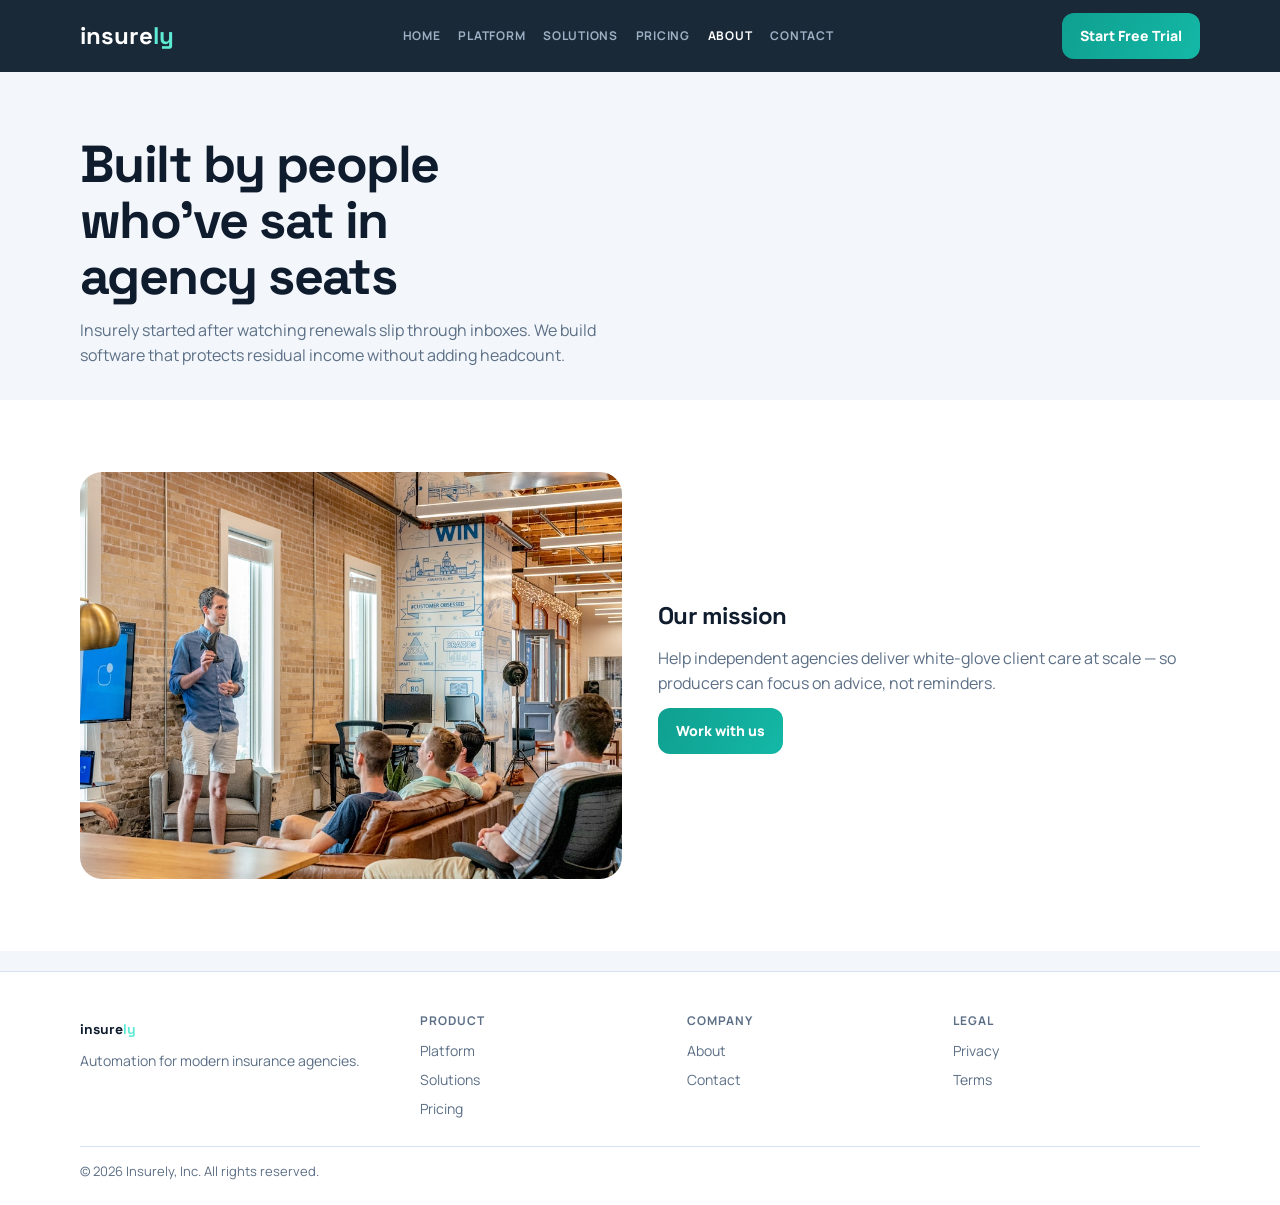
==== about.html @ b2d27309 "Initial commit: insurely website" ====
<!DOCTYPE html><html lang="en"><head><meta charset="utf-8"/><meta name="viewport" content="width=device-width,initial-scale=1"/>
<title>About | Insurely</title>
<link href="https://fonts.googleapis.com/css2?family=Space+Grotesk:wght@500;600;700&family=Manrope:wght@400;500;600;700;800&display=swap" rel="stylesheet"/>
<link rel="stylesheet" href="styles.css"/></head><body>
<header><div class="wrap nav"><a class="logo" href="index.html">insure<span>ly</span></a><button class="nav-toggle" id="navToggle" aria-label="Menu">☰</button><nav class="nav-links" id="navLinks"><a class="" href="index.html">Home</a><a class="" href="platform.html">Platform</a><a class="" href="solutions.html">Solutions</a><a class="" href="pricing.html">Pricing</a><a class="active" href="about.html">About</a><a class="" href="contact.html">Contact</a></nav><a class="btn btn-teal" href="contact.html">Start Free Trial</a></div></header>
<div class="page-hero"><div class="wrap"><h1>Built by people who’ve sat in agency seats</h1><p>Insurely started after watching renewals slip through inboxes. We build software that protects residual income without adding headcount.</p></div></div>
<section class="section-alt"><div class="wrap grid-2"><img class="split-img" src="images/team.jpg" alt="Insurely team"/><div><h2>Our mission</h2><p class="muted" style="margin:12px 0">Help independent agencies deliver white-glove client care at scale — so producers can focus on advice, not reminders.</p><a class="btn btn-teal" href="contact.html">Work with us</a></div></div></section>
<footer><div class="wrap"><div class="footer-grid"><div><a class="logo" href="index.html" style="color:#0f1c2e">insure<span>ly</span></a><p class="muted" style="margin-top:10px;font-size:14px">Automation for modern insurance agencies.</p></div><div><h4>Product</h4><a href="platform.html">Platform</a><a href="solutions.html">Solutions</a><a href="pricing.html">Pricing</a></div><div><h4>Company</h4><a href="about.html">About</a><a href="contact.html">Contact</a></div><div><h4>Legal</h4><a href="privacy.html">Privacy</a><a href="terms.html">Terms</a></div></div><div class="footer-bottom">© 2026 Insurely, Inc. All rights reserved.</div></div></footer><script src="app.js"></script></body></html>
---- styles.css ----
:root{--bg:#f3f7fb;--ink:#0f1c2e;--muted:#5c6f86;--teal:#0f9f90;--coral:#ef5b4a;--card:#fff;--line:#d5e1ef;--ease:cubic-bezier(.22,1,.36,1)}
*{box-sizing:border-box;margin:0;padding:0}html{scroll-behavior:smooth}
body{font-family:Manrope,system-ui,sans-serif;color:var(--ink);background:var(--bg);line-height:1.55}
a{color:inherit;text-decoration:none}img{max-width:100%;display:block}
.wrap{width:min(1120px,calc(100% - 40px));margin:0 auto}
.btn{display:inline-flex;align-items:center;justify-content:center;border-radius:12px;padding:12px 18px;font-weight:800;font-size:14px;border:0;cursor:pointer;font-family:inherit;transition:transform .35s var(--ease)}
.btn:hover{transform:translateY(-3px)}.btn-teal{background:linear-gradient(120deg,#0f9f90,#14b8a6);color:#fff}.btn-coral{background:var(--coral);color:#fff}.btn-dark{background:var(--ink);color:#fff}.btn-full{width:100%}
header{position:sticky;top:0;z-index:40;background:rgba(11,28,44,.94);backdrop-filter:blur(14px);color:#fff}
.nav{display:flex;align-items:center;justify-content:space-between;min-height:72px;gap:12px}
.logo{font-family:"Space Grotesk",sans-serif;font-weight:700;font-size:24px}.logo span{color:#5eead4}
.nav-links{display:flex;gap:18px;font-size:12px;font-weight:700;letter-spacing:.06em;text-transform:uppercase;color:#9db0c4}
.nav-links a.active,.nav-links a:hover{color:#fff}
.nav-toggle{display:none;background:0;border:0;color:#fff;font-size:22px}
.hero{position:relative;min-height:78vh;display:grid;align-items:center;background-size:cover;background-position:center}
.hero::before{content:"";position:absolute;inset:0;background:linear-gradient(105deg,rgba(11,28,44,.92),rgba(11,28,44,.55))}
.hero .wrap{position:relative;z-index:1;padding:70px 0;color:#fff}
.kicker{color:#99f6e4;font-size:12px;font-weight:800;letter-spacing:.14em;text-transform:uppercase;margin-bottom:12px}
h1,h2,h3{font-family:"Space Grotesk",sans-serif;letter-spacing:-.03em}
h1{font-size:clamp(34px,4.5vw,52px);line-height:1.08;max-width:14ch;margin-bottom:14px}
.lead{color:#b7c9db;max-width:38ch;margin-bottom:24px;font-size:17px}
.page-hero{padding:64px 0 32px} .page-hero p{color:var(--muted);margin-top:10px;max-width:56ch}
section{padding:72px 0}.section-alt{background:#fff}
.section-head{max-width:620px;margin-bottom:32px}.section-head h2{font-size:clamp(28px,3.4vw,38px);margin-bottom:10px}.section-head p{color:var(--muted)}
.grid-3{display:grid;grid-template-columns:repeat(3,1fr);gap:18px}.grid-2{display:grid;grid-template-columns:1fr 1fr;gap:36px;align-items:center}
.card{background:var(--card);border:1px solid var(--line);border-radius:18px;padding:22px;transition:transform .4s var(--ease)}
.card:hover{transform:translateY(-8px)}.card img{border-radius:12px;aspect-ratio:16/10;object-fit:cover;width:100%;margin-bottom:14px}
.card h3{margin-bottom:8px}.card p,.muted{color:var(--muted)}.split-img{border-radius:22px;aspect-ratio:4/3;object-fit:cover;width:100%}
.list{margin:14px 0 20px;padding-left:18px;color:var(--muted)}.list li{margin:7px 0}
.band{background:linear-gradient(120deg,#0b1c2c,#12324a);color:#fff;border-radius:24px;padding:40px;display:flex;justify-content:space-between;gap:16px;align-items:center;flex-wrap:wrap}
.band p{color:#9db0c4;margin-top:8px}
.form{display:grid;gap:12px;max-width:520px}.form label{font-size:13px;font-weight:700}
.form input,.form textarea,.form select{width:100%;padding:12px 14px;border-radius:10px;border:1px solid var(--line);font:inherit}
.form-success{display:none;padding:14px;border-radius:10px;background:rgba(15,159,144,.12);color:var(--teal);font-weight:700}.form-success.show{display:block}
.faq details{background:#fff;border:1px solid var(--line);border-radius:12px;padding:14px 16px;margin-bottom:8px}
.faq summary{cursor:pointer;font-weight:700}.faq p{color:var(--muted);margin-top:8px;font-size:14px}
footer{padding:40px 0 24px;border-top:1px solid var(--line);margin-top:20px;background:#fff}
.footer-grid{display:grid;grid-template-columns:1.3fr 1fr 1fr 1fr;gap:20px;margin-bottom:20px}
.footer-grid h4{font-size:12px;text-transform:uppercase;letter-spacing:.08em;color:var(--muted);margin-bottom:10px}
.footer-grid a{display:block;color:var(--muted);font-size:14px;margin:7px 0}.footer-bottom{font-size:13px;color:var(--muted);border-top:1px solid var(--line);padding-top:14px}
.reveal{opacity:0;transform:translateY(24px);transition:.75s var(--ease)}.reveal.in{opacity:1;transform:none}
@media(max-width:900px){.nav-toggle{display:block}.nav-links{display:none;position:absolute;left:0;right:0;top:72px;flex-direction:column;background:#0b1c2c;padding:16px}.nav-links.open{display:flex}.grid-3,.grid-2,.footer-grid{grid-template-columns:1fr}}
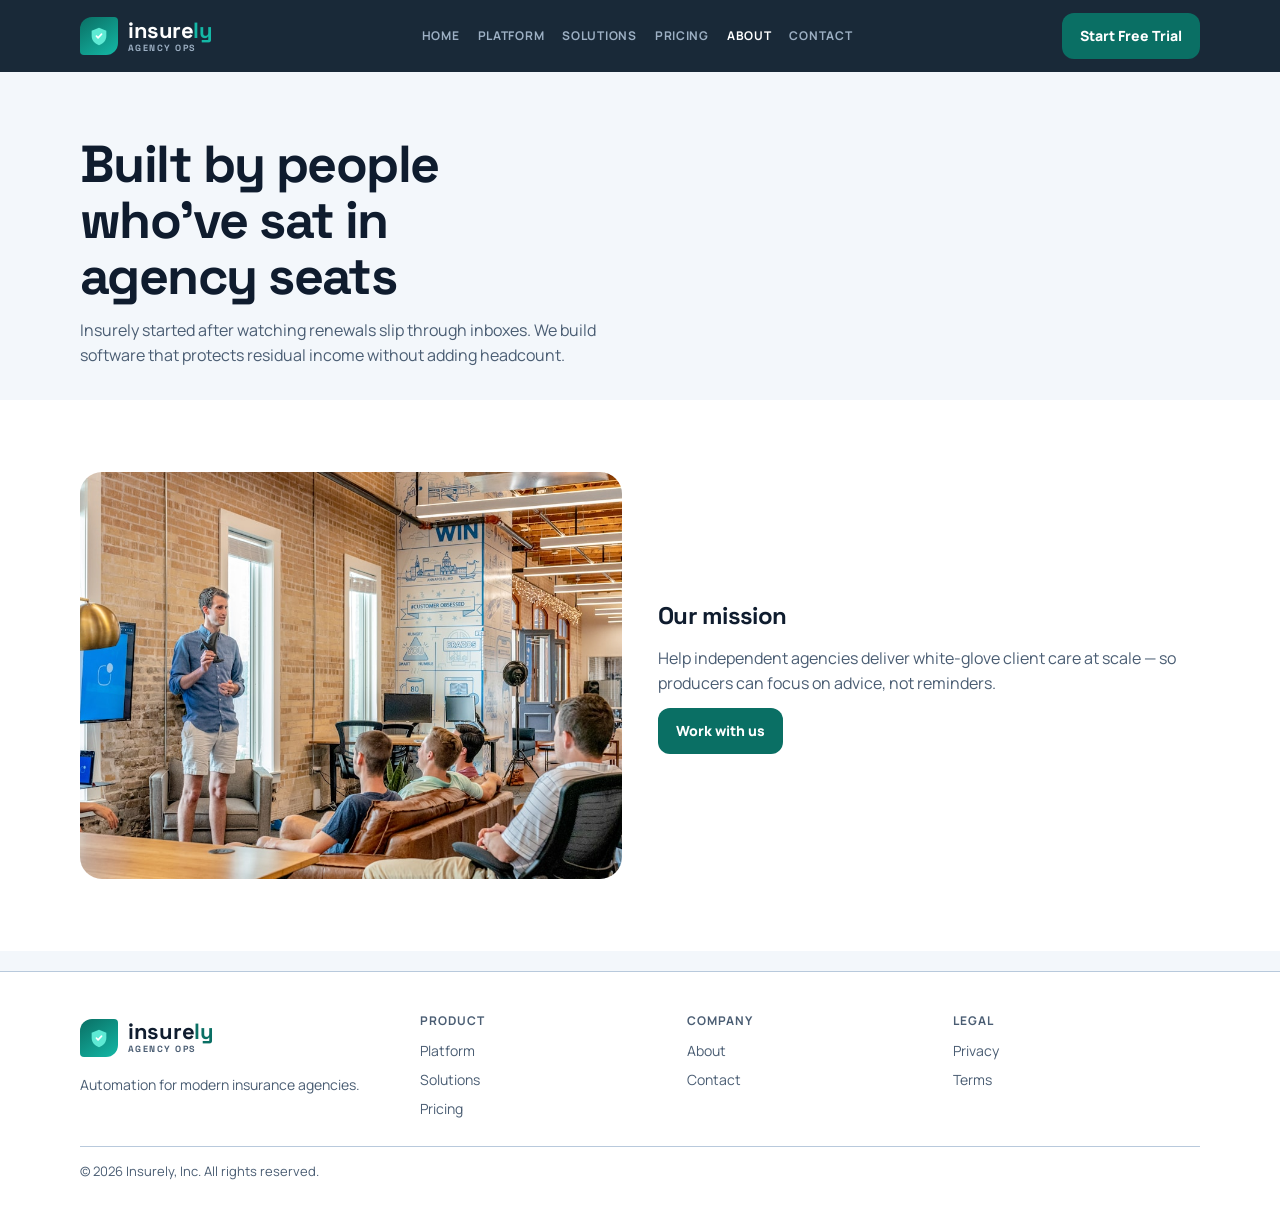
==== commit 7663396c: "Add brand mark logos and customer reviews sections." ====
--- a/about.html
+++ b/about.html
@@ -2,7 +2,7 @@
 <title>About | Insurely</title>
 <link href="https://fonts.googleapis.com/css2?family=Space+Grotesk:wght@500;600;700&family=Manrope:wght@400;500;600;700;800&display=swap" rel="stylesheet"/>
 <link rel="stylesheet" href="styles.css"/></head><body>
-<header><div class="wrap nav"><a class="logo" href="index.html">insure<span>ly</span></a><button class="nav-toggle" id="navToggle" aria-label="Menu">☰</button><nav class="nav-links" id="navLinks"><a class="" href="index.html">Home</a><a class="" href="platform.html">Platform</a><a class="" href="solutions.html">Solutions</a><a class="" href="pricing.html">Pricing</a><a class="active" href="about.html">About</a><a class="" href="contact.html">Contact</a></nav><a class="btn btn-teal" href="contact.html">Start Free Trial</a></div></header>
+<header><div class="wrap nav"><a class="logo" href="index.html"><span class="logo-mark" aria-hidden="true"><svg viewBox="0 0 24 24" fill="none"><path d="M12 3l8 3.2v5.4c0 5.1-3.4 8.7-8 10.4C7.4 20.3 4 16.7 4 11.6V6.2L12 3z" fill="currentColor"/><path d="M9.2 12.2l1.8 1.8 3.8-4" stroke="#fff" stroke-width="1.8" stroke-linecap="round" stroke-linejoin="round"/></svg></span><span class="logo-text"><span class="word">insure<span class="accent">ly</span></span><span class="tag">Agency Ops</span></span></a><button class="nav-toggle" id="navToggle" aria-label="Menu">☰</button><nav class="nav-links" id="navLinks"><a class="" href="index.html">Home</a><a class="" href="platform.html">Platform</a><a class="" href="solutions.html">Solutions</a><a class="" href="pricing.html">Pricing</a><a class="active" href="about.html">About</a><a class="" href="contact.html">Contact</a></nav><a class="btn btn-teal" href="contact.html">Start Free Trial</a></div></header>
 <div class="page-hero"><div class="wrap"><h1>Built by people who’ve sat in agency seats</h1><p>Insurely started after watching renewals slip through inboxes. We build software that protects residual income without adding headcount.</p></div></div>
 <section class="section-alt"><div class="wrap grid-2"><img class="split-img" src="images/team.jpg" alt="Insurely team"/><div><h2>Our mission</h2><p class="muted" style="margin:12px 0">Help independent agencies deliver white-glove client care at scale — so producers can focus on advice, not reminders.</p><a class="btn btn-teal" href="contact.html">Work with us</a></div></div></section>
-<footer><div class="wrap"><div class="footer-grid"><div><a class="logo" href="index.html" style="color:#0f1c2e">insure<span>ly</span></a><p class="muted" style="margin-top:10px;font-size:14px">Automation for modern insurance agencies.</p></div><div><h4>Product</h4><a href="platform.html">Platform</a><a href="solutions.html">Solutions</a><a href="pricing.html">Pricing</a></div><div><h4>Company</h4><a href="about.html">About</a><a href="contact.html">Contact</a></div><div><h4>Legal</h4><a href="privacy.html">Privacy</a><a href="terms.html">Terms</a></div></div><div class="footer-bottom">© 2026 Insurely, Inc. All rights reserved.</div></div></footer><script src="app.js"></script></body></html>+<footer><div class="wrap"><div class="footer-grid"><div><a class="logo" href="index.html"><span class="logo-mark" aria-hidden="true"><svg viewBox="0 0 24 24" fill="none"><path d="M12 3l8 3.2v5.4c0 5.1-3.4 8.7-8 10.4C7.4 20.3 4 16.7 4 11.6V6.2L12 3z" fill="currentColor"/><path d="M9.2 12.2l1.8 1.8 3.8-4" stroke="#fff" stroke-width="1.8" stroke-linecap="round" stroke-linejoin="round"/></svg></span><span class="logo-text"><span class="word">insure<span class="accent">ly</span></span><span class="tag">Agency Ops</span></span></a><p class="muted" style="margin-top:10px;font-size:14px">Automation for modern insurance agencies.</p></div><div><h4>Product</h4><a href="platform.html">Platform</a><a href="solutions.html">Solutions</a><a href="pricing.html">Pricing</a></div><div><h4>Company</h4><a href="about.html">About</a><a href="contact.html">Contact</a></div><div><h4>Legal</h4><a href="privacy.html">Privacy</a><a href="terms.html">Terms</a></div></div><div class="footer-bottom">© 2026 Insurely, Inc. All rights reserved.</div></div></footer><script src="app.js"></script></body></html>
--- a/styles.css
+++ b/styles.css
@@ -1,4 +1,4 @@
-
+﻿
 :root{--bg:#f3f7fb;--ink:#0f1c2e;--muted:#5c6f86;--teal:#0f9f90;--coral:#ef5b4a;--card:#fff;--line:#d5e1ef;--ease:cubic-bezier(.22,1,.36,1)}
 *{box-sizing:border-box;margin:0;padding:0}html{scroll-behavior:smooth}
 body{font-family:Manrope,system-ui,sans-serif;color:var(--ink);background:var(--bg);line-height:1.55}
@@ -40,3 +40,433 @@
 .footer-grid a{display:block;color:var(--muted);font-size:14px;margin:7px 0}.footer-bottom{font-size:13px;color:var(--muted);border-top:1px solid var(--line);padding-top:14px}
 .reveal{opacity:0;transform:translateY(24px);transition:.75s var(--ease)}.reveal.in{opacity:1;transform:none}
 @media(max-width:900px){.nav-toggle{display:block}.nav-links{display:none;position:absolute;left:0;right:0;top:72px;flex-direction:column;background:#0b1c2c;padding:16px}.nav-links.open{display:flex}.grid-3,.grid-2,.footer-grid{grid-template-columns:1fr}}
+
+/* ---- professional sections ---- */
+.stats-strip{display:grid;grid-template-columns:repeat(4,1fr);gap:16px;margin:0}
+.stat-box{text-align:center;padding:28px 16px;border:1px solid var(--line,rgba(0,0,0,.08));border-radius:18px;background:var(--card,#fff)}
+.stat-box b{display:block;font-size:clamp(28px,3vw,40px);letter-spacing:-.03em;margin-bottom:6px}
+.stat-box span{font-size:13px;opacity:.75}
+.logos-row{display:flex;flex-wrap:wrap;gap:18px 32px;align-items:center;justify-content:center;opacity:.75;font-weight:700;letter-spacing:.06em;font-size:13px;text-transform:uppercase}
+.logos-row span{padding:10px 14px;border:1px solid var(--line,rgba(0,0,0,.08));border-radius:999px}
+.process{display:grid;grid-template-columns:repeat(4,1fr);gap:16px;counter-reset:step}
+.process .step{position:relative;padding:22px;border-radius:18px;border:1px solid var(--line,rgba(0,0,0,.08));background:var(--card,#fff)}
+.process .step::before{counter-increment:step;content:counter(step,decimal-leading-zero);display:block;font-weight:800;font-size:22px;margin-bottom:10px}
+.process .step h3{margin-bottom:8px;font-size:17px}
+.process .step p{font-size:14px;opacity:.75;line-height:1.55}
+.integrations{display:grid;grid-template-columns:repeat(6,1fr);gap:10px}
+.integrations div{text-align:center;padding:16px 8px;border-radius:14px;border:1px solid var(--line,rgba(0,0,0,.08));font-size:12px;font-weight:700;background:var(--card,#fff)}
+.newsletter{display:grid;grid-template-columns:1.2fr .8fr;gap:20px;align-items:center;padding:36px;border-radius:24px;border:1px solid var(--line,rgba(0,0,0,.08));background:var(--card,#fff)}
+.newsletter form{display:flex;gap:10px;flex-wrap:wrap}
+.newsletter input{flex:1;min-width:200px;padding:13px 14px;border-radius:12px;border:1px solid var(--line,rgba(0,0,0,.12));font:inherit}
+.contact-grid{display:grid;grid-template-columns:1.1fr .9fr;gap:28px;align-items:start}
+.contact-cards{display:grid;gap:12px}
+.contact-card{padding:18px;border-radius:16px;border:1px solid var(--line,rgba(0,0,0,.08));background:var(--card,#fff)}
+.contact-card h4{margin-bottom:6px;font-size:15px}
+.contact-card p{font-size:14px;opacity:.8;line-height:1.5}
+.form-row{display:grid;grid-template-columns:1fr 1fr;gap:12px}
+.map-box{border-radius:18px;min-height:200px;border:1px solid var(--line,rgba(0,0,0,.08));display:grid;place-items:center;padding:24px;text-align:center;background:linear-gradient(145deg,rgba(127,127,127,.08),rgba(127,127,127,.02))}
+.quote-band{padding:40px;border-radius:24px;border:1px solid var(--line,rgba(0,0,0,.08));text-align:center;background:var(--card,#fff)}
+.quote-band blockquote{font-size:clamp(20px,2.6vw,28px);line-height:1.4;max-width:40ch;margin:0 auto 16px;letter-spacing:-.02em}
+@media(max-width:900px){
+  .stats-strip,.process,.integrations,.newsletter,.contact-grid,.form-row{grid-template-columns:1fr}
+  .integrations{grid-template-columns:repeat(3,1fr)}
+  .stats-strip{grid-template-columns:1fr 1fr}
+}
+
+/* ==== frontend polish: alignment, FAQ, sections ==== */
+.section-tight { padding: 36px 0 !important; }
+.section-head { max-width: 640px; }
+.section-head.center { text-align: center; margin-left: auto; margin-right: auto; }
+.section-head.center + .stats-strip,
+.section-head.center + .process,
+.section-head.center + .grid-3,
+.section-head.center + .faq,
+.section-head.center + .integrations { }
+
+.grid-3 > .card,
+.grid > .product,
+.grid > .card {
+  height: 100%;
+  display: flex;
+  flex-direction: column;
+}
+.card p:last-child { margin-top: auto; }
+
+/* FAQ â€” professional accordion */
+.faq {
+  max-width: 760px;
+  margin: 0 auto;
+  display: grid;
+  gap: 12px;
+}
+.faq details {
+  border: 1px solid var(--line, rgba(255,255,255,.12));
+  border-radius: 16px;
+  padding: 0;
+  margin: 0;
+  background: var(--card, rgba(255,255,255,.04));
+  overflow: hidden;
+  transition: border-color .25s, box-shadow .25s, transform .25s;
+}
+.faq details:hover {
+  border-color: rgba(127,127,127,.35);
+}
+.faq details[open] {
+  box-shadow: 0 12px 36px rgba(0,0,0,.08);
+}
+.faq summary {
+  cursor: pointer;
+  font-weight: 700;
+  list-style: none;
+  display: flex;
+  align-items: center;
+  justify-content: space-between;
+  gap: 16px;
+  padding: 18px 20px;
+  line-height: 1.35;
+  font-size: 15px;
+}
+.faq summary::-webkit-details-marker { display: none; }
+.faq summary::after {
+  content: "+";
+  flex: 0 0 auto;
+  width: 28px;
+  height: 28px;
+  border-radius: 50%;
+  display: grid;
+  place-items: center;
+  font-size: 18px;
+  font-weight: 600;
+  line-height: 1;
+  border: 1px solid var(--line, rgba(127,127,127,.25));
+  opacity: .85;
+  transition: transform .25s, background .25s;
+}
+.faq details[open] summary::after {
+  content: "–";
+  transform: none;
+  background: rgba(127,127,127,.08);
+}
+.faq details p {
+  margin: 0;
+  padding: 0 20px 18px;
+  color: var(--muted, #6b7280);
+  font-size: 14px;
+  line-height: 1.65;
+  max-width: 62ch;
+}
+
+/* Process polish */
+.process {
+  align-items: stretch;
+}
+.process .step {
+  height: 100%;
+  display: flex;
+  flex-direction: column;
+}
+.process .step::before {
+  font-variant-numeric: tabular-nums;
+  letter-spacing: .04em;
+  margin-bottom: 14px;
+}
+
+/* Stats / logos alignment */
+.stats-strip {
+  align-items: stretch;
+}
+.stat-box {
+  display: flex;
+  flex-direction: column;
+  justify-content: center;
+  min-height: 120px;
+}
+.logos-row {
+  gap: 12px 14px;
+  justify-content: center;
+}
+
+/* Newsletter / CTA alignment */
+.newsletter {
+  align-items: center;
+}
+.newsletter form {
+  width: 100%;
+  align-items: center;
+}
+.newsletter input {
+  min-height: 48px;
+}
+.cta-band {
+  align-items: center;
+}
+
+/* Contact form should fill grid column */
+.contact-grid .form {
+  max-width: none;
+  width: 100%;
+}
+.form-row {
+  align-items: start;
+}
+.form label {
+  display: block;
+  margin-bottom: 6px;
+}
+.form input[type="checkbox"] {
+  width: auto;
+  display: inline-block;
+  vertical-align: middle;
+}
+
+/* Quote band */
+.quote-band {
+  max-width: 900px;
+  margin-left: auto;
+  margin-right: auto;
+}
+
+/* Integrations wrap nicely */
+.integrations {
+  align-items: stretch;
+}
+.integrations div {
+  display: grid;
+  place-items: center;
+  min-height: 56px;
+}
+
+@media (max-width: 900px) {
+  .stats-strip { grid-template-columns: 1fr 1fr !important; }
+  .process { grid-template-columns: 1fr !important; }
+  .integrations { grid-template-columns: repeat(3, 1fr) !important; }
+  .newsletter, .contact-grid, .form-row { grid-template-columns: 1fr !important; }
+  .faq summary { font-size: 14px; padding: 16px; }
+  .faq details p { padding: 0 16px 16px; }
+  .section-tight { padding: 28px 0 !important; }
+}
+
+.check-row label{display:flex;align-items:flex-start;gap:10px;font-weight:600;line-height:1.45;cursor:pointer}
+.check-row input{margin-top:3px}
+.nav{flex-wrap:wrap}
+.nav .btn{white-space:nowrap}
+@media(max-width:1100px){
+  .nav-links{gap:14px;font-size:13px}
+}
+
+/* ---- UX readability / contrast / interaction fixes ---- */
+/* ---- UX readability / contrast / interaction fixes ---- */
+.stat-box span,
+.process .step p,
+.logos-row,
+.contact-card p {
+  opacity: 1 !important;
+}
+.stat-box span,
+.process .step p {
+  color: var(--muted) !important;
+}
+.faq details[open] summary::after {
+  content: "–" !important;
+}
+.btn {
+  transition: transform .35s var(--ease), background .25s ease, border-color .25s ease, box-shadow .25s ease, filter .25s ease !important;
+}
+input::placeholder,
+textarea::placeholder {
+  opacity: 1;
+  color: #6b7f96;
+}
+.footer-grid a:hover {
+  color: var(--ink, var(--text, #111));
+}
+.product.is-hidden,
+[data-product].is-hidden {
+  display: none !important;
+}
+.filter-panel {
+  display: none;
+  padding: 8px 0 12px;
+  border-bottom: 1px solid var(--line, #e5e5e5);
+}
+.filter-group.open .filter-panel { display: block; }
+.filter-group.open > button span { transform: rotate(45deg); display: inline-block; }
+.filter-panel label {
+  display: flex;
+  align-items: center;
+  gap: 8px;
+  padding: 6px 0;
+  font-size: 13px;
+  font-weight: 500;
+  cursor: pointer;
+  color: var(--muted, #525252);
+}
+.filter-chip-row { display: flex; flex-wrap: wrap; gap: 8px; margin: 10px 0 16px; }
+.filter-chip {
+  border: 1px solid var(--line, #e5e5e5);
+  background: #fff;
+  border-radius: 999px;
+  padding: 7px 12px;
+  font: inherit;
+  font-size: 12px;
+  font-weight: 700;
+  cursor: pointer;
+}
+.filter-chip.active {
+  background: var(--ink, #171717);
+  color: #fff;
+  border-color: transparent;
+}
+.filter-empty {
+  display: none;
+  color: var(--muted);
+  padding: 20px 0;
+}
+.filter-empty.show { display: block; }
+
+
+/* Insurely contrast */
+:root {
+  --teal: #0a6f64;
+  --muted: #4a5d73;
+  --line: #b8c9dc;
+}
+.btn-teal {
+  background: #0a6f64 !important;
+  color: #fff !important;
+}
+.btn-teal:hover {
+  background: #086057 !important;
+}
+.btn-dark:hover {
+  background: #1a2d45 !important;
+}
+.kicker { color: #0a6f64 !important; }
+.form input,
+.form textarea,
+.form select {
+  background: #fff;
+  color: var(--ink);
+  border: 1px solid #b7c9db;
+}
+.logos-row { color: #4a5d73; }
+
+/* ---- Brand logo system ---- */
+/* ---- Brand logo system ---- */
+.logo, a.brand.logo, a.logo.brand {
+  display: inline-flex !important;
+  align-items: center;
+  gap: 10px;
+  text-decoration: none;
+  line-height: 1.1;
+}
+.logo-mark {
+  width: 38px;
+  height: 38px;
+  flex-shrink: 0;
+  display: grid;
+  place-items: center;
+  border-radius: 11px;
+  position: relative;
+}
+.logo-mark svg {
+  width: 22px;
+  height: 22px;
+  display: block;
+}
+.logo-text {
+  display: flex;
+  flex-direction: column;
+  align-items: flex-start;
+  font-weight: 800;
+  letter-spacing: -.02em;
+}
+.logo-text .word {
+  font-size: 1.05em;
+  line-height: 1;
+}
+.logo-text .tag {
+  font-size: 9px;
+  font-weight: 700;
+  letter-spacing: .16em;
+  text-transform: uppercase;
+  margin-top: 3px;
+  opacity: .72;
+}
+footer .logo, footer a.brand {
+  text-align: left !important;
+}
+
+
+.logo-mark { background: linear-gradient(145deg,#0a6f64,#14b8a6); color:#fff; border-radius: 12px 4px 12px 4px; }
+.logo-text .word { font-family: "Space Grotesk", sans-serif; font-size: 22px; color: inherit; }
+.logo-text .accent { color: #14b8a6; }
+header .logo-text .word { color: #fff; }
+header .logo-text .tag { color: #9db0c4; opacity: 1; }
+footer .logo-text .word { color: #0f1c2e !important; }
+footer .logo-text .accent { color: #0a6f64; }
+footer .logo-text .tag { color: #4a5d73; opacity: 1; }
+.review-avatar { background: rgba(10,111,100,.12); color: #0a6f64; }
+
+
+/* ---- Reviews section ---- */
+.reviews-grid {
+  display: grid;
+  grid-template-columns: repeat(3, 1fr);
+  gap: 18px;
+  margin-top: 8px;
+}
+.review-card {
+  padding: 24px 22px;
+  border-radius: 18px;
+  border: 1px solid var(--line, rgba(127,127,127,.2));
+  background: var(--card, var(--panel, #fff));
+  display: flex;
+  flex-direction: column;
+  gap: 14px;
+  height: 100%;
+  transition: transform .35s var(--ease, ease);
+}
+.review-card:hover { transform: translateY(-6px); }
+.review-stars {
+  color: #f59e0b;
+  letter-spacing: 2px;
+  font-size: 14px;
+  line-height: 1;
+}
+.review-card > p {
+  font-size: 15px;
+  line-height: 1.55;
+  flex: 1;
+  margin: 0;
+}
+.review-author {
+  display: flex;
+  align-items: center;
+  gap: 12px;
+  margin-top: 4px;
+}
+.review-avatar {
+  width: 42px;
+  height: 42px;
+  border-radius: 50%;
+  display: grid;
+  place-items: center;
+  font-weight: 800;
+  font-size: 13px;
+  letter-spacing: .02em;
+  flex-shrink: 0;
+}
+.review-author strong {
+  display: block;
+  font-size: 14px;
+}
+.review-author .muted,
+.review-author span:last-child {
+  display: block;
+  font-size: 12px;
+  margin-top: 2px;
+}
+@media (max-width: 900px) {
+  .reviews-grid { grid-template-columns: 1fr !important; }
+}
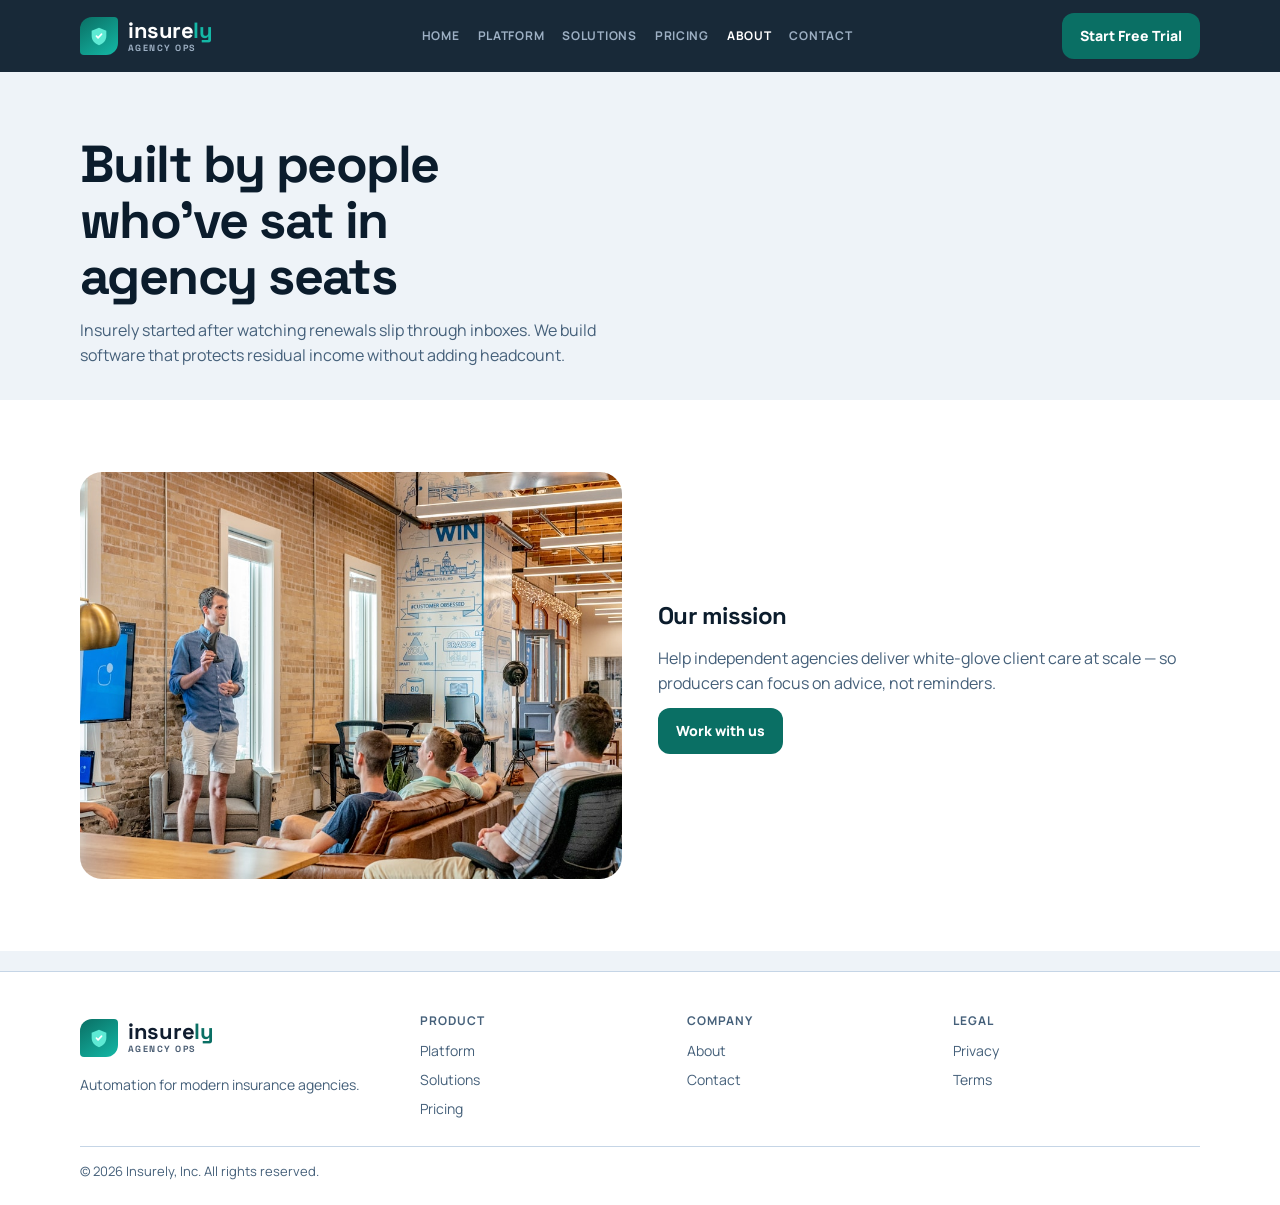
==== commit b34b19ca: "Modern standards: a11y, SEO, brand color systems, 404/sitemap." ====
--- a/about.html
+++ b/about.html
@@ -1,8 +1,21 @@
 <!DOCTYPE html><html lang="en"><head><meta charset="utf-8"/><meta name="viewport" content="width=device-width,initial-scale=1"/>
 <title>About | Insurely</title>
 <link href="https://fonts.googleapis.com/css2?family=Space+Grotesk:wght@500;600;700&family=Manrope:wght@400;500;600;700;800&display=swap" rel="stylesheet"/>
-<link rel="stylesheet" href="styles.css"/></head><body>
+<link rel="stylesheet" href="styles.css"/>  <link rel="icon" href="favicon.svg" type="image/svg+xml"/>
+  <meta name="theme-color" content="#0b1c2c"/>
+  <meta name="description" content="Automation for insurance agencies — renewals, reminders, and client care in one workflow."/>
+  <meta property="og:title" content="About | Insurely"/>
+  <meta property="og:description" content="Automation for insurance agencies — renewals, reminders, and client care in one workflow."/>
+  <meta property="og:type" content="website"/>
+  <meta property="og:url" content="https://mryamaslam.github.io/insurely/"/>
+  <meta name="twitter:card" content="summary_large_image"/>
+</head><body>
+<a class="skip-link" href="#main">Skip to content</a>
 <header><div class="wrap nav"><a class="logo" href="index.html"><span class="logo-mark" aria-hidden="true"><svg viewBox="0 0 24 24" fill="none"><path d="M12 3l8 3.2v5.4c0 5.1-3.4 8.7-8 10.4C7.4 20.3 4 16.7 4 11.6V6.2L12 3z" fill="currentColor"/><path d="M9.2 12.2l1.8 1.8 3.8-4" stroke="#fff" stroke-width="1.8" stroke-linecap="round" stroke-linejoin="round"/></svg></span><span class="logo-text"><span class="word">insure<span class="accent">ly</span></span><span class="tag">Agency Ops</span></span></a><button class="nav-toggle" id="navToggle" aria-label="Menu">☰</button><nav class="nav-links" id="navLinks"><a class="" href="index.html">Home</a><a class="" href="platform.html">Platform</a><a class="" href="solutions.html">Solutions</a><a class="" href="pricing.html">Pricing</a><a class="active" href="about.html">About</a><a class="" href="contact.html">Contact</a></nav><a class="btn btn-teal" href="contact.html">Start Free Trial</a></div></header>
+<main id="main">
 <div class="page-hero"><div class="wrap"><h1>Built by people who’ve sat in agency seats</h1><p>Insurely started after watching renewals slip through inboxes. We build software that protects residual income without adding headcount.</p></div></div>
-<section class="section-alt"><div class="wrap grid-2"><img class="split-img" src="images/team.jpg" alt="Insurely team"/><div><h2>Our mission</h2><p class="muted" style="margin:12px 0">Help independent agencies deliver white-glove client care at scale — so producers can focus on advice, not reminders.</p><a class="btn btn-teal" href="contact.html">Work with us</a></div></div></section>
-<footer><div class="wrap"><div class="footer-grid"><div><a class="logo" href="index.html"><span class="logo-mark" aria-hidden="true"><svg viewBox="0 0 24 24" fill="none"><path d="M12 3l8 3.2v5.4c0 5.1-3.4 8.7-8 10.4C7.4 20.3 4 16.7 4 11.6V6.2L12 3z" fill="currentColor"/><path d="M9.2 12.2l1.8 1.8 3.8-4" stroke="#fff" stroke-width="1.8" stroke-linecap="round" stroke-linejoin="round"/></svg></span><span class="logo-text"><span class="word">insure<span class="accent">ly</span></span><span class="tag">Agency Ops</span></span></a><p class="muted" style="margin-top:10px;font-size:14px">Automation for modern insurance agencies.</p></div><div><h4>Product</h4><a href="platform.html">Platform</a><a href="solutions.html">Solutions</a><a href="pricing.html">Pricing</a></div><div><h4>Company</h4><a href="about.html">About</a><a href="contact.html">Contact</a></div><div><h4>Legal</h4><a href="privacy.html">Privacy</a><a href="terms.html">Terms</a></div></div><div class="footer-bottom">© 2026 Insurely, Inc. All rights reserved.</div></div></footer><script src="app.js"></script></body></html>+<section class="section-alt"><div class="wrap grid-2"><img class="split-img" src="images/team.jpg" alt="Insurely team"/ loading="lazy" decoding="async"><div><h2>Our mission</h2><p class="muted" style="margin:12px 0">Help independent agencies deliver white-glove client care at scale — so producers can focus on advice, not reminders.</p><a class="btn btn-teal" href="contact.html">Work with us</a></div></div></section>
+</main>
+<footer><div class="wrap"><div class="footer-grid"><div><a class="logo" href="index.html"><span class="logo-mark" aria-hidden="true"><svg viewBox="0 0 24 24" fill="none"><path d="M12 3l8 3.2v5.4c0 5.1-3.4 8.7-8 10.4C7.4 20.3 4 16.7 4 11.6V6.2L12 3z" fill="currentColor"/><path d="M9.2 12.2l1.8 1.8 3.8-4" stroke="#fff" stroke-width="1.8" stroke-linecap="round" stroke-linejoin="round"/></svg></span><span class="logo-text"><span class="word">insure<span class="accent">ly</span></span><span class="tag">Agency Ops</span></span></a><p class="muted" style="margin-top:10px;font-size:14px">Automation for modern insurance agencies.</p></div><div><h4>Product</h4><a href="platform.html">Platform</a><a href="solutions.html">Solutions</a><a href="pricing.html">Pricing</a></div><div><h4>Company</h4><a href="about.html">About</a><a href="contact.html">Contact</a></div><div><h4>Legal</h4><a href="privacy.html">Privacy</a><a href="terms.html">Terms</a></div></div><div class="footer-bottom">© 2026 Insurely, Inc. All rights reserved.</div></div></footer><script src="app.js"></script><div class="cookie-bar" id="cookieBar" role="dialog" aria-live="polite"><p>We use local storage for cart/demo preferences. See our <a href="privacy.html">Privacy</a>.</p><button type="button" class="btn btn-solid btn-primary btn-teal btn-red btn-sky" id="cookieAccept">Got it</button></div>
+<button type="button" class="to-top" id="toTop" aria-label="Back to top">↑</button>
+</body></html>
--- a/styles.css
+++ b/styles.css
@@ -470,3 +470,94 @@
 @media (max-width: 900px) {
   .reviews-grid { grid-template-columns: 1fr !important; }
 }
+
+/* ---- Modern standards baseline ---- */
+:root {
+  --bg: #eef3f8;
+  --ink: #0b1c2c;
+  --muted: #45607a;
+  --teal: #0a6f64;
+  --coral: #e35d4a;
+  --line: #c5d5e6;
+  --card: #ffffff;
+  --focus: #0a6f64;
+  --radius: 14px;
+}
+body { background: var(--bg); }
+
+
+/* ---- Modern standards baseline ---- */
+:focus-visible {
+  outline: 3px solid var(--focus, #2563eb);
+  outline-offset: 3px;
+}
+.skip-link {
+  position: absolute;
+  left: 12px;
+  top: -48px;
+  z-index: 1000;
+  background: var(--focus, #111);
+  color: #fff;
+  padding: 10px 14px;
+  border-radius: 10px;
+  font-weight: 700;
+  font-size: 14px;
+}
+.skip-link:focus {
+  top: 12px;
+}
+img { height: auto; }
+@media (prefers-reduced-motion: reduce) {
+  html { scroll-behavior: auto; }
+  *, *::before, *::after {
+    animation-duration: 0.01ms !important;
+    animation-iteration-count: 1 !important;
+    transition-duration: 0.01ms !important;
+  }
+  .reveal { opacity: 1 !important; transform: none !important; filter: none !important; }
+}
+.cookie-bar {
+  position: fixed;
+  left: 16px;
+  right: 16px;
+  bottom: 16px;
+  z-index: 90;
+  max-width: 720px;
+  margin: 0 auto;
+  display: none;
+  align-items: center;
+  justify-content: space-between;
+  gap: 14px;
+  padding: 14px 16px;
+  border-radius: 14px;
+  background: rgba(15,15,15,.94);
+  color: #fff;
+  border: 1px solid rgba(255,255,255,.12);
+  box-shadow: 0 16px 40px rgba(0,0,0,.25);
+  font-size: 14px;
+  line-height: 1.4;
+}
+.cookie-bar.show { display: flex; flex-wrap: wrap; }
+.cookie-bar a { color: #fff; text-decoration: underline; }
+.cookie-bar .btn { margin: 0; }
+.to-top {
+  position: fixed;
+  right: 18px;
+  bottom: 18px;
+  z-index: 80;
+  width: 44px;
+  height: 44px;
+  border-radius: 50%;
+  border: 0;
+  cursor: pointer;
+  display: none;
+  place-items: center;
+  font-weight: 800;
+  background: var(--focus, #111);
+  color: #fff;
+  box-shadow: 0 10px 24px rgba(0,0,0,.2);
+}
+.to-top.show { display: grid; }
+@media (max-width: 900px) {
+  .cookie-bar { left: 10px; right: 10px; bottom: 10px; }
+}
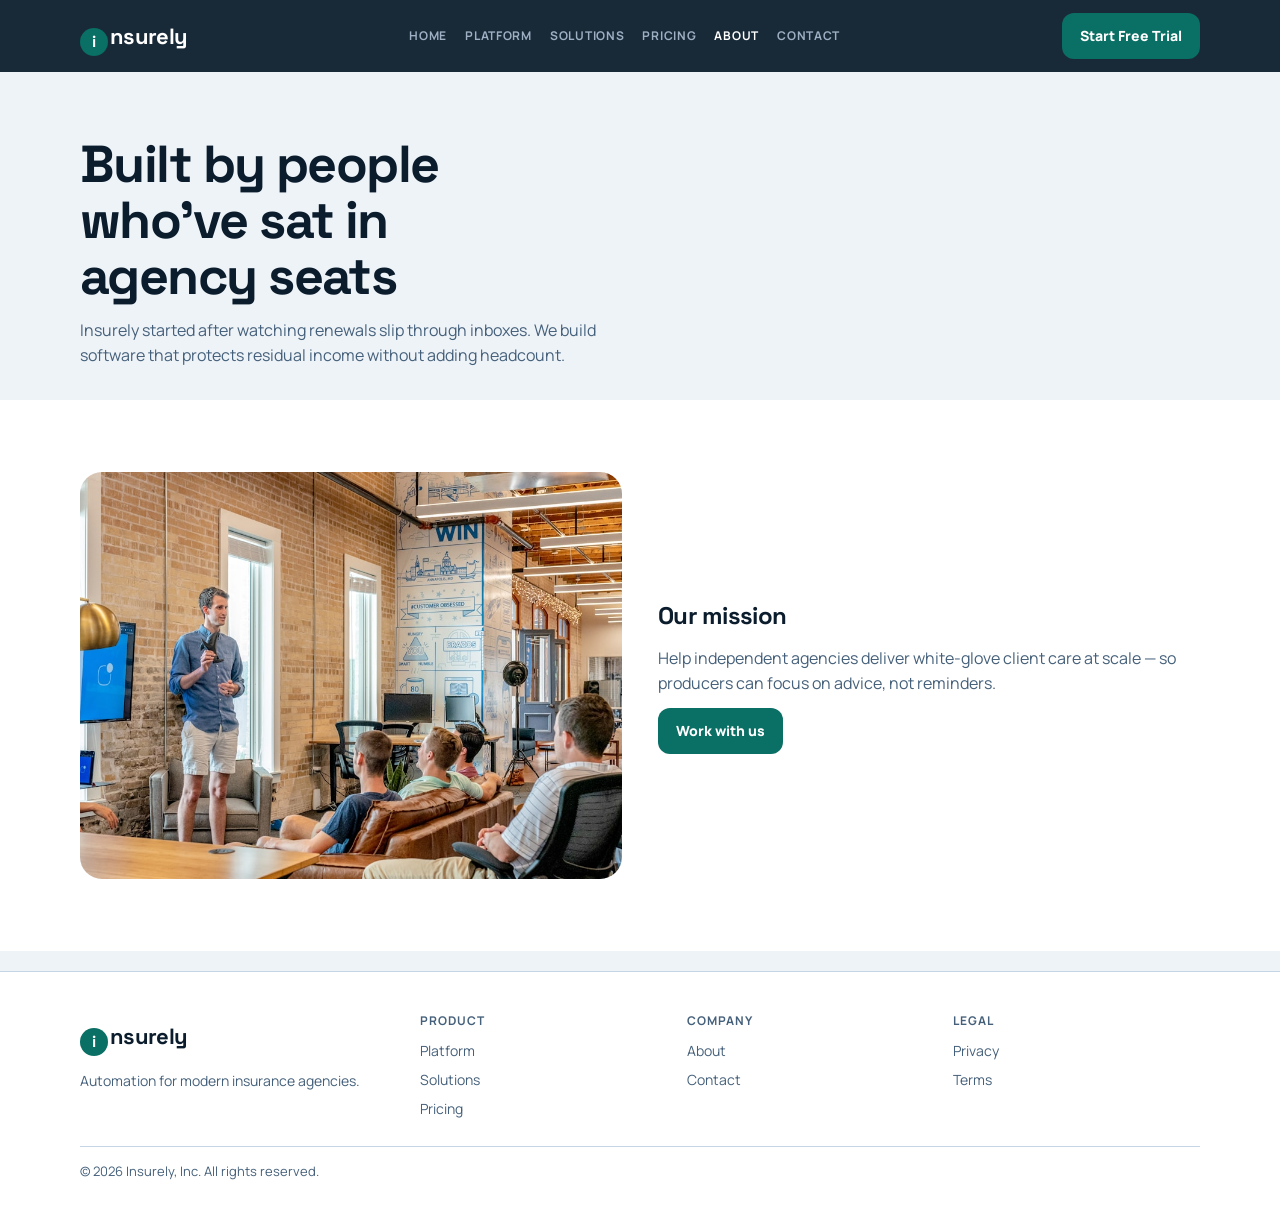
==== commit 8cee0b39: "Redesign logos with unique shapes, icons, and typography per brand." ====
--- a/about.html
+++ b/about.html
@@ -11,11 +11,11 @@
   <meta name="twitter:card" content="summary_large_image"/>
 </head><body>
 <a class="skip-link" href="#main">Skip to content</a>
-<header><div class="wrap nav"><a class="logo" href="index.html"><span class="logo-mark" aria-hidden="true"><svg viewBox="0 0 24 24" fill="none"><path d="M12 3l8 3.2v5.4c0 5.1-3.4 8.7-8 10.4C7.4 20.3 4 16.7 4 11.6V6.2L12 3z" fill="currentColor"/><path d="M9.2 12.2l1.8 1.8 3.8-4" stroke="#fff" stroke-width="1.8" stroke-linecap="round" stroke-linejoin="round"/></svg></span><span class="logo-text"><span class="word">insure<span class="accent">ly</span></span><span class="tag">Agency Ops</span></span></a><button class="nav-toggle" id="navToggle" aria-label="Menu">☰</button><nav class="nav-links" id="navLinks"><a class="" href="index.html">Home</a><a class="" href="platform.html">Platform</a><a class="" href="solutions.html">Solutions</a><a class="" href="pricing.html">Pricing</a><a class="active" href="about.html">About</a><a class="" href="contact.html">Contact</a></nav><a class="btn btn-teal" href="contact.html">Start Free Trial</a></div></header>
+<header><div class="wrap nav"><a class="logo logo-insurely" href="index.html" aria-label="Insurely home"><span class="logo-idot" aria-hidden="true">i</span><span class="logo-word">nsurely</span></a><button class="nav-toggle" id="navToggle" aria-label="Menu">☰</button><nav class="nav-links" id="navLinks"><a class="" href="index.html">Home</a><a class="" href="platform.html">Platform</a><a class="" href="solutions.html">Solutions</a><a class="" href="pricing.html">Pricing</a><a class="active" href="about.html">About</a><a class="" href="contact.html">Contact</a></nav><a class="btn btn-teal" href="contact.html">Start Free Trial</a></div></header>
 <main id="main">
 <div class="page-hero"><div class="wrap"><h1>Built by people who’ve sat in agency seats</h1><p>Insurely started after watching renewals slip through inboxes. We build software that protects residual income without adding headcount.</p></div></div>
 <section class="section-alt"><div class="wrap grid-2"><img class="split-img" src="images/team.jpg" alt="Insurely team"/ loading="lazy" decoding="async"><div><h2>Our mission</h2><p class="muted" style="margin:12px 0">Help independent agencies deliver white-glove client care at scale — so producers can focus on advice, not reminders.</p><a class="btn btn-teal" href="contact.html">Work with us</a></div></div></section>
 </main>
-<footer><div class="wrap"><div class="footer-grid"><div><a class="logo" href="index.html"><span class="logo-mark" aria-hidden="true"><svg viewBox="0 0 24 24" fill="none"><path d="M12 3l8 3.2v5.4c0 5.1-3.4 8.7-8 10.4C7.4 20.3 4 16.7 4 11.6V6.2L12 3z" fill="currentColor"/><path d="M9.2 12.2l1.8 1.8 3.8-4" stroke="#fff" stroke-width="1.8" stroke-linecap="round" stroke-linejoin="round"/></svg></span><span class="logo-text"><span class="word">insure<span class="accent">ly</span></span><span class="tag">Agency Ops</span></span></a><p class="muted" style="margin-top:10px;font-size:14px">Automation for modern insurance agencies.</p></div><div><h4>Product</h4><a href="platform.html">Platform</a><a href="solutions.html">Solutions</a><a href="pricing.html">Pricing</a></div><div><h4>Company</h4><a href="about.html">About</a><a href="contact.html">Contact</a></div><div><h4>Legal</h4><a href="privacy.html">Privacy</a><a href="terms.html">Terms</a></div></div><div class="footer-bottom">© 2026 Insurely, Inc. All rights reserved.</div></div></footer><script src="app.js"></script><div class="cookie-bar" id="cookieBar" role="dialog" aria-live="polite"><p>We use local storage for cart/demo preferences. See our <a href="privacy.html">Privacy</a>.</p><button type="button" class="btn btn-solid btn-primary btn-teal btn-red btn-sky" id="cookieAccept">Got it</button></div>
+<footer><div class="wrap"><div class="footer-grid"><div><a class="logo logo-insurely" href="index.html" aria-label="Insurely home"><span class="logo-idot" aria-hidden="true">i</span><span class="logo-word">nsurely</span></a><p class="muted" style="margin-top:10px;font-size:14px">Automation for modern insurance agencies.</p></div><div><h4>Product</h4><a href="platform.html">Platform</a><a href="solutions.html">Solutions</a><a href="pricing.html">Pricing</a></div><div><h4>Company</h4><a href="about.html">About</a><a href="contact.html">Contact</a></div><div><h4>Legal</h4><a href="privacy.html">Privacy</a><a href="terms.html">Terms</a></div></div><div class="footer-bottom">© 2026 Insurely, Inc. All rights reserved.</div></div></footer><script src="app.js"></script><div class="cookie-bar" id="cookieBar" role="dialog" aria-live="polite"><p>We use local storage for cart/demo preferences. See our <a href="privacy.html">Privacy</a>.</p><button type="button" class="btn btn-solid btn-primary btn-teal btn-red btn-sky" id="cookieAccept">Got it</button></div>
 <button type="button" class="to-top" id="toTop" aria-label="Back to top">↑</button>
 </body></html>
--- a/styles.css
+++ b/styles.css
@@ -351,62 +351,6 @@
 }
 .logos-row { color: #4a5d73; }
 
-/* ---- Brand logo system ---- */
-/* ---- Brand logo system ---- */
-.logo, a.brand.logo, a.logo.brand {
-  display: inline-flex !important;
-  align-items: center;
-  gap: 10px;
-  text-decoration: none;
-  line-height: 1.1;
-}
-.logo-mark {
-  width: 38px;
-  height: 38px;
-  flex-shrink: 0;
-  display: grid;
-  place-items: center;
-  border-radius: 11px;
-  position: relative;
-}
-.logo-mark svg {
-  width: 22px;
-  height: 22px;
-  display: block;
-}
-.logo-text {
-  display: flex;
-  flex-direction: column;
-  align-items: flex-start;
-  font-weight: 800;
-  letter-spacing: -.02em;
-}
-.logo-text .word {
-  font-size: 1.05em;
-  line-height: 1;
-}
-.logo-text .tag {
-  font-size: 9px;
-  font-weight: 700;
-  letter-spacing: .16em;
-  text-transform: uppercase;
-  margin-top: 3px;
-  opacity: .72;
-}
-footer .logo, footer a.brand {
-  text-align: left !important;
-}
-
-
-.logo-mark { background: linear-gradient(145deg,#0a6f64,#14b8a6); color:#fff; border-radius: 12px 4px 12px 4px; }
-.logo-text .word { font-family: "Space Grotesk", sans-serif; font-size: 22px; color: inherit; }
-.logo-text .accent { color: #14b8a6; }
-header .logo-text .word { color: #fff; }
-header .logo-text .tag { color: #9db0c4; opacity: 1; }
-footer .logo-text .word { color: #0f1c2e !important; }
-footer .logo-text .accent { color: #0a6f64; }
-footer .logo-text .tag { color: #4a5d73; opacity: 1; }
-.review-avatar { background: rgba(10,111,100,.12); color: #0a6f64; }
 
 
 /* ---- Reviews section ---- */
@@ -561,3 +505,36 @@
 @media (max-width: 900px) {
   .cookie-bar { left: 10px; right: 10px; bottom: 10px; }
 }
+
+/* ---- Brand logo system ---- */
+/* Insurely logo — custom "i" disc lettermark + lowercase word */
+.logo.logo-insurely, .logo {
+  display: inline-flex !important;
+  align-items: baseline;
+  gap: 0;
+  text-decoration: none;
+  font-family: "Space Grotesk", sans-serif;
+}
+.logo-insurely .logo-idot {
+  display: inline-grid;
+  place-items: center;
+  width: 28px;
+  height: 28px;
+  margin-right: 2px;
+  border-radius: 50%;
+  background: #0a6f64;
+  color: #fff;
+  font-weight: 700;
+  font-size: 16px;
+  line-height: 1;
+  transform: translateY(3px);
+}
+.logo-insurely .logo-word {
+  font-size: 22px;
+  font-weight: 700;
+  letter-spacing: -.03em;
+  color: inherit;
+}
+header .logo-insurely .logo-word { color: #fff; }
+footer .logo-insurely .logo-word { color: #0b1c2c !important; }
+.logo-mark, .logo-text { display: none !important; }
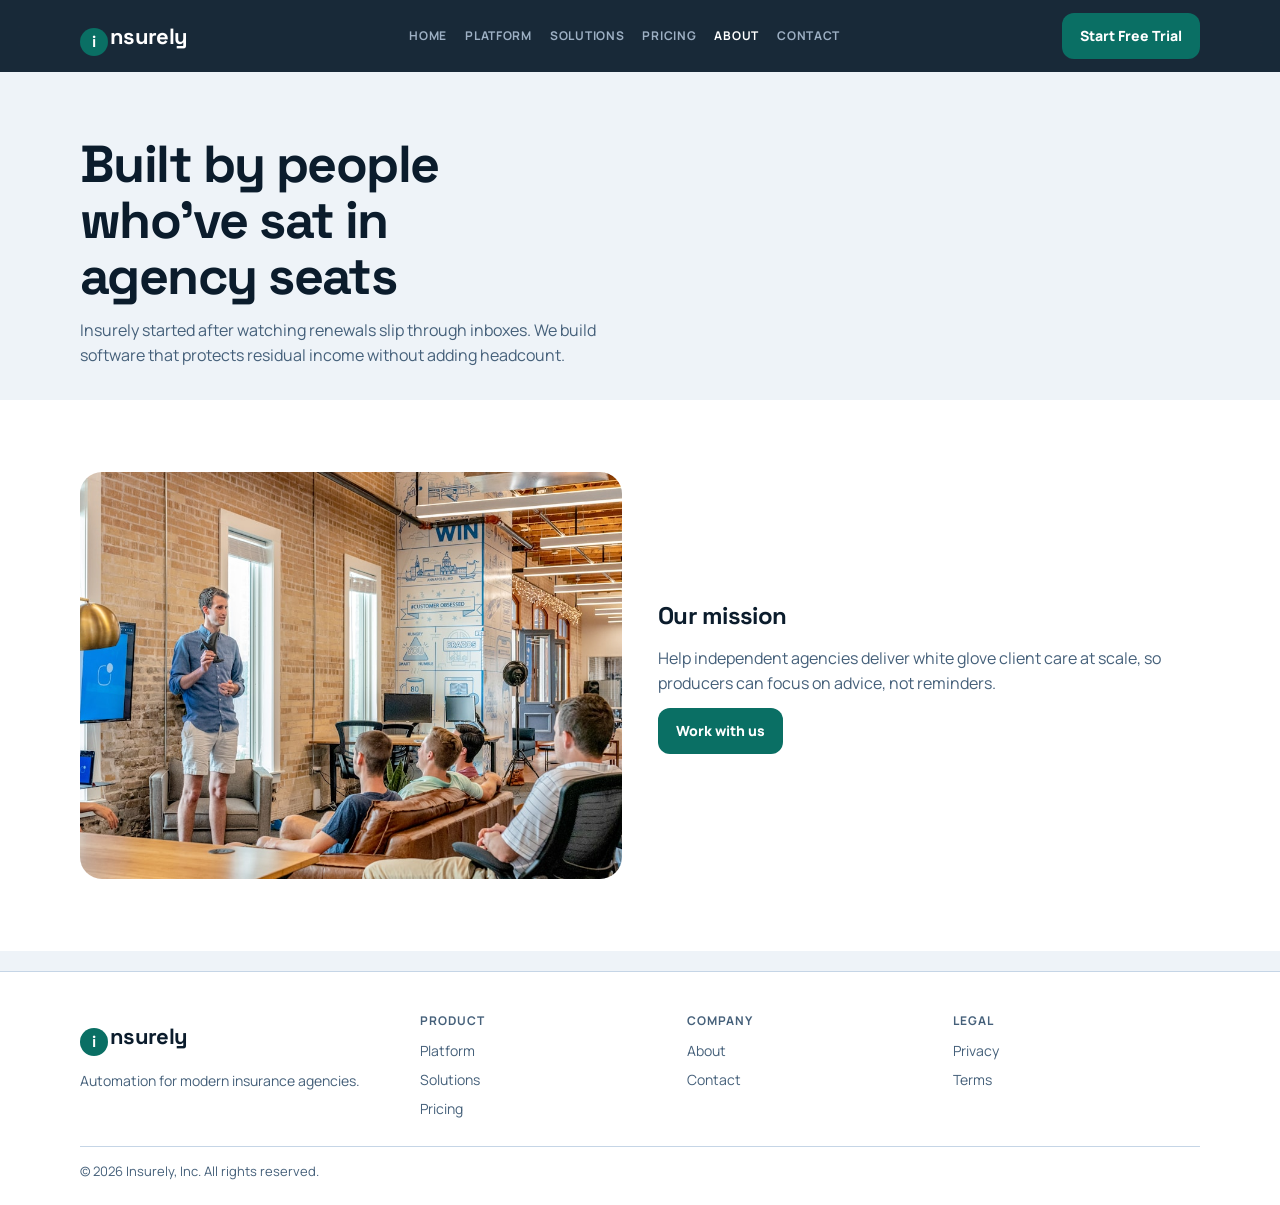
==== commit c1348c34: "Remove hyphens and long dashes from site copy. Rewrite visible content so compound words and em dash" ====
--- a/about.html
+++ b/about.html
@@ -3,9 +3,9 @@
 <link href="https://fonts.googleapis.com/css2?family=Space+Grotesk:wght@500;600;700&family=Manrope:wght@400;500;600;700;800&display=swap" rel="stylesheet"/>
 <link rel="stylesheet" href="styles.css"/>  <link rel="icon" href="favicon.svg" type="image/svg+xml"/>
   <meta name="theme-color" content="#0b1c2c"/>
-  <meta name="description" content="Automation for insurance agencies — renewals, reminders, and client care in one workflow."/>
+  <meta name="description" content="Automation for insurance agencies, renewals, reminders, and client care in one workflow."/>
   <meta property="og:title" content="About | Insurely"/>
-  <meta property="og:description" content="Automation for insurance agencies — renewals, reminders, and client care in one workflow."/>
+  <meta property="og:description" content="Automation for insurance agencies, renewals, reminders, and client care in one workflow."/>
   <meta property="og:type" content="website"/>
   <meta property="og:url" content="https://mryamaslam.github.io/insurely/"/>
   <meta name="twitter:card" content="summary_large_image"/>
@@ -14,7 +14,7 @@
 <header><div class="wrap nav"><a class="logo logo-insurely" href="index.html" aria-label="Insurely home"><span class="logo-idot" aria-hidden="true">i</span><span class="logo-word">nsurely</span></a><button class="nav-toggle" id="navToggle" aria-label="Menu">☰</button><nav class="nav-links" id="navLinks"><a class="" href="index.html">Home</a><a class="" href="platform.html">Platform</a><a class="" href="solutions.html">Solutions</a><a class="" href="pricing.html">Pricing</a><a class="active" href="about.html">About</a><a class="" href="contact.html">Contact</a></nav><a class="btn btn-teal" href="contact.html">Start Free Trial</a></div></header>
 <main id="main">
 <div class="page-hero"><div class="wrap"><h1>Built by people who’ve sat in agency seats</h1><p>Insurely started after watching renewals slip through inboxes. We build software that protects residual income without adding headcount.</p></div></div>
-<section class="section-alt"><div class="wrap grid-2"><img class="split-img" src="images/team.jpg" alt="Insurely team"/ loading="lazy" decoding="async"><div><h2>Our mission</h2><p class="muted" style="margin:12px 0">Help independent agencies deliver white-glove client care at scale — so producers can focus on advice, not reminders.</p><a class="btn btn-teal" href="contact.html">Work with us</a></div></div></section>
+<section class="section-alt"><div class="wrap grid-2"><img class="split-img" src="images/team.jpg" alt="Insurely team" loading="lazy" decoding="async"><div><h2>Our mission</h2><p class="muted" style="margin:12px 0">Help independent agencies deliver white glove client care at scale, so producers can focus on advice, not reminders.</p><a class="btn btn-teal" href="contact.html">Work with us</a></div></div></section>
 </main>
 <footer><div class="wrap"><div class="footer-grid"><div><a class="logo logo-insurely" href="index.html" aria-label="Insurely home"><span class="logo-idot" aria-hidden="true">i</span><span class="logo-word">nsurely</span></a><p class="muted" style="margin-top:10px;font-size:14px">Automation for modern insurance agencies.</p></div><div><h4>Product</h4><a href="platform.html">Platform</a><a href="solutions.html">Solutions</a><a href="pricing.html">Pricing</a></div><div><h4>Company</h4><a href="about.html">About</a><a href="contact.html">Contact</a></div><div><h4>Legal</h4><a href="privacy.html">Privacy</a><a href="terms.html">Terms</a></div></div><div class="footer-bottom">© 2026 Insurely, Inc. All rights reserved.</div></div></footer><script src="app.js"></script><div class="cookie-bar" id="cookieBar" role="dialog" aria-live="polite"><p>We use local storage for cart/demo preferences. See our <a href="privacy.html">Privacy</a>.</p><button type="button" class="btn btn-solid btn-primary btn-teal btn-red btn-sky" id="cookieAccept">Got it</button></div>
 <button type="button" class="to-top" id="toTop" aria-label="Back to top">↑</button>
--- a/styles.css
+++ b/styles.css
@@ -538,3 +538,24 @@
 header .logo-insurely .logo-word { color: #fff; }
 footer .logo-insurely .logo-word { color: #0b1c2c !important; }
 .logo-mark, .logo-text { display: none !important; }
+
+/* ---- Unique motion / section language ---- */
+/* Insurely motion — horizontal slide + timeline feel */
+.reveal { opacity: 0; transform: translateX(-28px); transition: .8s var(--ease); }
+.reveal.in { opacity: 1; transform: none; }
+.process { position: relative; }
+.process::before {
+  content: ""; position: absolute; left: 8%; right: 8%; top: 28px; height: 2px;
+  background: linear-gradient(90deg, transparent, var(--teal), transparent); opacity: .45;
+}
+.process .step { transition: transform .4s var(--ease), background .4s; }
+.process .step:hover { transform: translateY(-6px); background: #fff; }
+.card:hover { transform: translateY(-8px); border-color: var(--teal); }
+.btn-teal { position: relative; overflow: hidden; }
+.btn-teal::after {
+  content: ""; position: absolute; inset: 0; background: linear-gradient(120deg, transparent, rgba(255,255,255,.25), transparent);
+  transform: translateX(-120%); transition: transform .6s;
+}
+.btn-teal:hover::after { transform: translateX(120%); }
+.review-card { transition: transform .4s var(--ease), box-shadow .4s; }
+.review-card:hover { transform: translateY(-8px); box-shadow: 0 18px 40px rgba(11,28,44,.08); }
